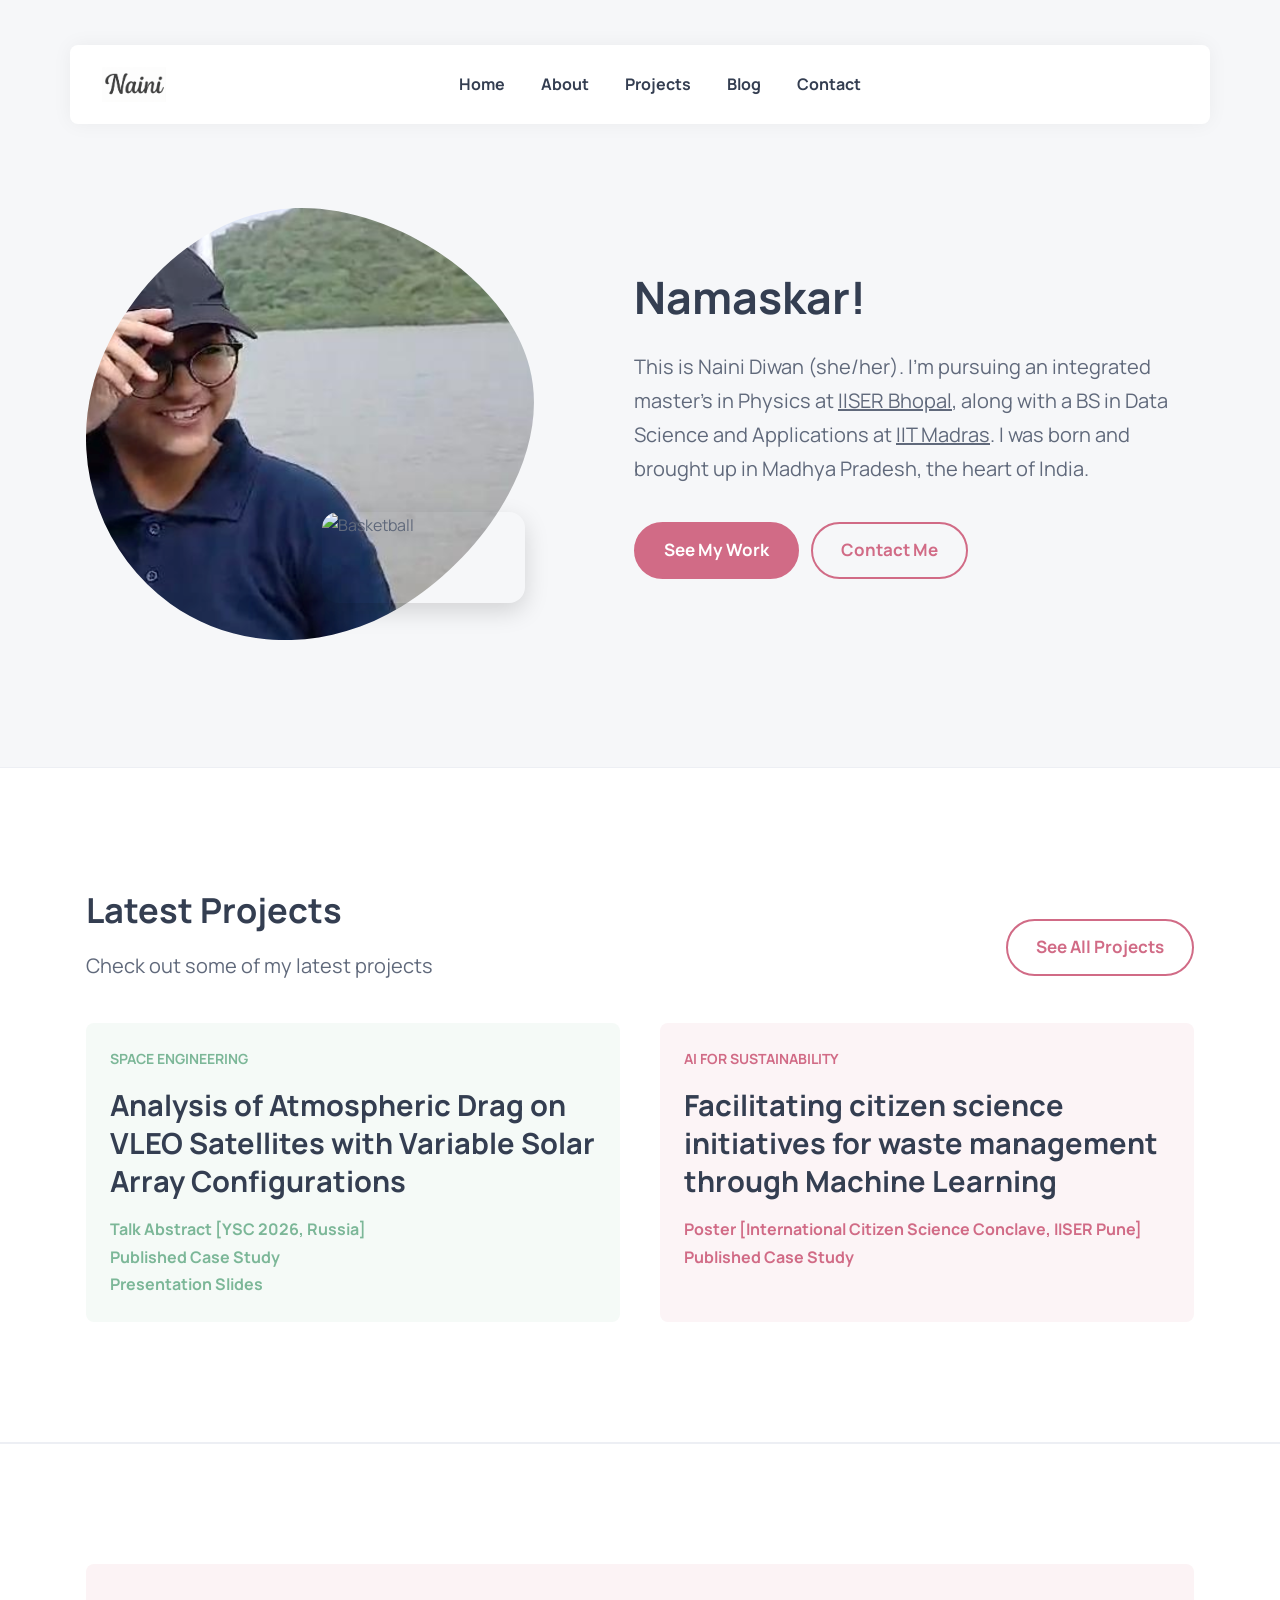
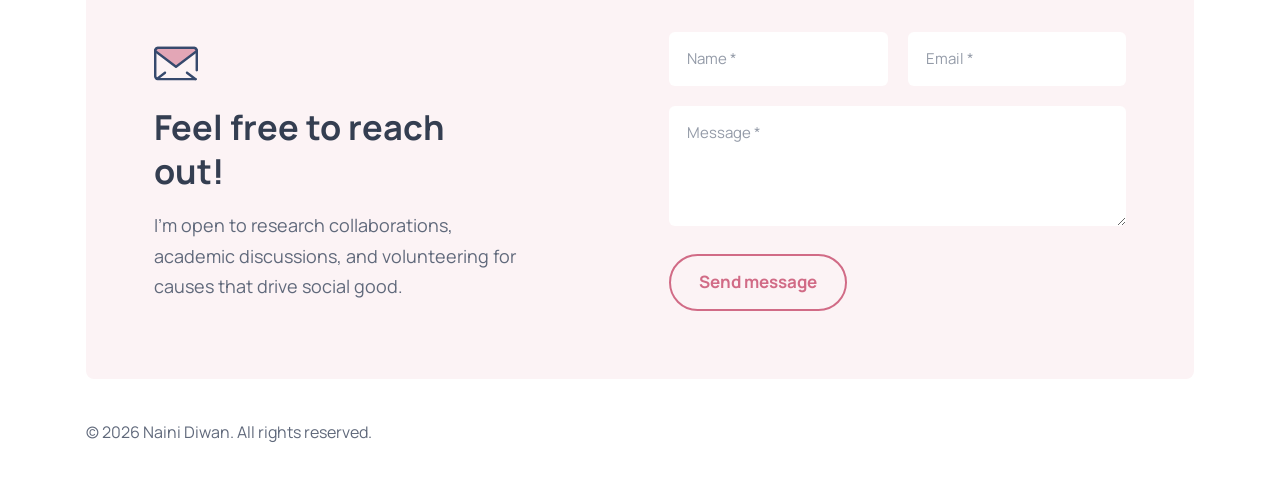
==== index.html @ 624c6102 "There we go" ====
<!DOCTYPE html>
<html lang="en">

<head>
  <meta name="google-site-verification" content="fLwfKGmM_LpPIzhBBpE9-_mLWru1XxOqj_VGsyrLBfE" />
  <meta charset="UTF-8">
  <meta http-equiv="X-UA-Compatible" content="IE=edge">
  <meta name="viewport" content="width=device-width, initial-scale=1.0">

  <!-- 
    - primary meta tags
  -->
  <title>Naini Diwan - Portfolio</title>
  <meta name="title" content="Naini Diwan">
  <meta name="description" content="Portfolio website of Naini Diwan, an undergraduate student pursuing an integrated master's in Physics at IISER Bhopal and a BS in Data Science and Applications at IIT Madras.">
  
  <script type="application/ld+json">
  {
    "@context": "https://schema.org",
    "@type": "Person",
    "name": "Naini Diwan",
    "url": "https://naini-diwan.github.io/Hello-Naini/"
  }
  </script>

  <!-- 
    - favicon
  -->
  <link rel="shortcut icon" href="./assets/images/abstract-atom.png" type="image/png">

  <!-- 
    - google font link
  -->
  <link rel="preconnect" href="https://fonts.googleapis.com">
  <link rel="preconnect" href="https://fonts.gstatic.com" crossorigin>
  <link href="https://fonts.googleapis.com/css2?family=Manrope:wght@500;700&display=swap" rel="stylesheet">

  <!-- 
    - custom css link
  -->
  <link rel="stylesheet" href="./assets/css/style.css">

  <!-- 
    - preload images
  -->
  <link rel="preload" as="image" href="./assets/images/hero-banner.jpg">
  <link rel="preload" as="image" href="./assets/images/Blog.svg">

</head>

<body>

  <!-- 
    - #HEADER
  -->

  <header class="header" data-header>
    <div class="container">

      <a href="https://naini-diwan.github.io/Hello-Naini/" class="logo">
        <img src="./assets/images/logo-dark.png" width="64" height="24" alt="Logo">
      </a>

      <nav class="navbar" data-navbar>

        <div class="navbar-top">
          <a href="https://naini-diwan.github.io/Hello-Naini/" class="logo">
            <img src="./assets/images/logo-light.png" width="64" height="24" alt="Logo">
          </a>

          <button class="nav-close-btn" aria-label="close menu" data-nav-toggler>
            <ion-icon name="close-outline" aria-hidden="true"></ion-icon>
          </button>
        </div>

        <ul class="navbar-list">

          <li>
            <a href="index.html" class="navbar-link">Home</a>
          </li>

          <li>
            <a href="about.html" class="navbar-link">About</a>
          </li>

          <li>
            <a href="projects.html" class="navbar-link">Projects</a>
          </li>

          <li>
            <a href="blogs.html" class="navbar-link">Blog</a>
          </li>

          <li>
            <a href="#contact" class="navbar-link">Contact</a>
          </li>

        </ul>

        <div class="wrapper">
          <a href="mailto:diwannaini90@gmail.com" class="contact-link">Email Me</a>
        </div>

        <ul class="social-list">

          <li>
            <a href="https://www.linkedin.com/in/naini-diwan-profile786" target="_blank" rel="noopener noreferrer" class="social-link" target="_blank" rel="noopener noreferrer">
              <ion-icon name="logo-linkedin"></ion-icon>
            </a>
          </li>

          <li>
            <a href="#" class="social-link">
              <ion-icon name="logo-dribbble"></ion-icon>
            </a>
          </li>

          <li>
            <a href="mailto:diwannaini90@gmail.com" class="social-link" rel="noopener noreferrer">
              <ion-icon name="mail-outline"></ion-icon>
            </a>
          </li>

          <!--<li>
            <a href="mailto:diwannaini90@gmail.com" class="social-link">
              <ion-icon name="mail-outline"></ion-icon>
            </a>
          </li>-->

          <!--<li>
            <a href="#" class="social-link">
              <ion-icon name="logo-instagram"></ion-icon>
            </a>
          </li>

          <li>
            <a href="#" class="social-link">
              <ion-icon name="logo-youtube"></ion-icon>
            </a>
          </li>-->

        </ul>

      </nav>

      <button class="nav-open-btn" aria-label="open menu" data-nav-toggler>
        <ion-icon name="menu-outline" aria-hidden="true"></ion-icon>
      </button>

      <div class="overlay" data-nav-toggler data-overlay></div>

    </div>
  </header>





  <main>
    <article>

      <!-- 
        - #HERO
      -->

      <section class="section hero" aria-label="home">
        <div class="container">

          <figure class="hero-banner">
            <img src="./assets/images/hero-banner.png" width="560" height="540" alt="Julia" class="w-100"
              data-reveal="top">

            <img 
              src="./assets/images/hero-shape.png" 
              width="203" 
              height="91" 
              alt="Basketball" 
              class="shape"
              data-reveal="top" 
              data-reveal-delay="0.25s"
              style="border-radius: 16px; box-shadow: 0 8px 24px rgba(0, 0, 0, 0.15);"
            >
          </figure>

          <div class="hero-content">
            <h1 class="h1 hero-title" data-reveal="top" data-reveal-delay="0.5s">
              Namaskar!
            </h1>

            <p class="section-text" data-reveal="top" data-reveal-delay="0.75s">
              This is Naini Diwan (she/her). I'm pursuing an integrated master's in Physics at <a href="https://www.iiserb.ac.in" target="_blank" rel="noopener noreferrer" style="display: inline; text-decoration: underline;">IISER Bhopal</a>, along with a BS in Data Science and Applications at <a href="https://study.iitm.ac.in" target="_blank" rel="noopener noreferrer" style="display: inline; text-decoration: underline;">IIT Madras</a>. I was born and brought up in Madhya Pradesh, the heart of India.
            </p>
            <!--
            <h1 class="h1 hero-title" data-reveal="top" data-reveal-delay="0.5s">
              Research-Focused Undergrad in Physics & Data Science.
            </h1>

            <p class="section-text" data-reveal="top" data-reveal-delay="0.75s">
              Hello! I'm Naini Diwan, an aspiring researcher with a soul drawn to art, poetry & learning new languages. I was born and brought up in Madhya Pradesh, the heart of India.
            </p>
            -->
            <div class="btn-wrapper" data-reveal="top" data-reveal-delay="1s">
              <a href="projects.html" class="btn btn-primary">See My Work</a>

              <a href="#contact" class="btn btn-secondary">Contact Me</a>
            </div>

          </div>

        </div>
      </section>

      <!-- 
        - #PROJECT
      -->

      <section class="section project index-projects" aria-labelledby="project-label">
        <div class="container">

          <div class="title-wrapper" data-reveal="top">

            <div>
              <h2 class="h2 section-title" id="project-label">Latest Projects</h2>

              <p class="section-text">
                Check out some of my latest projects
              </p>
            </div>

            <a href="projects.html" class="btn btn-secondary">See All Projects</a>

          </div>
            <ul class="grid-list">

              <li>
                <div class="project-card project-card-3" style="background-color: #f5faf7">
                  <div class="card-content" data-reveal="left">
                    <p class="card-tag" style="color: #7cb798">Space Engineering</p>
                    <h3 class="h3 card-title">Analysis of Atmospheric Drag on VLEO Satellites with Variable Solar Array Configurations</h3>

                    <a href="https://kmu.cosmos.ru/report/21058bd2-80b9-4614-876e-b7d032dc8eef/" target="_blank" rel="noopener noreferrer" class="btn-text" style="color: #7cb798">
                      <span class="span">Talk Abstract [YSC 2026, Russia]</span>

                      <ion-icon name="arrow-forward-outline" aria-hidden="true"></ion-icon>
                    </a>
                    <a href="https://scilab.in/case-study-project/case-study-run/30" target="_blank" rel="noopener noreferrer" class="btn-text" style="color: #7cb798">
                      <span class="span">Published Case Study</span>

                      <ion-icon name="arrow-forward-outline" aria-hidden="true"></ion-icon>
                    </a>
                    <a href="https://docs.google.com/presentation/d/1vBBIB8SbuOzcJKoT3oxwT5Agd1qoB1Zv/edit?usp=sharing&ouid=104281319600040202769&rtpof=true&sd=true" target="_blank" rel="noopener noreferrer" class="btn-text" style="color: #7cb798">
                      <span class="span">Presentation Slides</span>

                      <ion-icon name="arrow-forward-outline" aria-hidden="true"></ion-icon>
                    </a> 
                  </div>

                </div>
              </li>

              <li>
                <div class="project-card project-card-4" style="background-color: #fcf4f6">
                  <div class="card-content" data-reveal="left">
                    <p class="card-tag" style="color: #d16b86">AI for Sustainability</p>
                    <h3 class="h3 card-title">Facilitating citizen science initiatives for waste management through Machine Learning</h3>

                  <a href="https://drive.google.com/file/d/1zmf03syfx60yE1eSnrVBxzXWqqCFSk2F/view?usp=drive_link" target="_blank" rel="noopener noreferrer" class="btn-text" style="color: #d16b86">
                    <span class="span">Poster [International Citizen Science Conclave, IISER Pune]</span>

                    <ion-icon name="arrow-forward-outline" aria-hidden="true"></ion-icon>
                  </a>
                  <a href="https://scilab.in/case-study-project/case-study-run/149" target="_blank" rel="noopener noreferrer" class="btn-text"  style="color: #d16b86">
                    <span class="span">Published Case Study</span>

                    <ion-icon name="arrow-forward-outline" aria-hidden="true"></ion-icon>
                  </a> 
                  </div>

                </div>
              </li>

            </ul>

            <!--<ul class="grid-list">

            <li>
              <div class="project-card project-card-1" style="background-color: #f8f5fb">

                <div class="card-content" data-reveal="left">

                  <p class="card-tag" style="color: #a07cc5">Web Design</p>

                  <h3 class="h3 card-title">Snowlake Theme</h3>

                  <p class="card-text">
                    Maecenas faucibus mollis interdum sed posuere consectetur est at lobortis. Scelerisque id ligula
                    porta felis euismod semper. Fusce dapibus tellus cursus.
                  </p>

                  <a href="#" class="btn-text" style="color: #a07cc5">
                    <span class="span">See Project</span>

                    <ion-icon name="arrow-forward-outline" aria-hidden="true"></ion-icon>
                  </a>

                </div>

                <figure class="card-banner" data-reveal="right">
                  <img src="./assets/images/project-1.png" width="650" height="370" loading="lazy" alt="Web Design"
                    class="w-100">
                </figure>

              </div>
            </li>

            <li>
              <div class="project-card project-card-2" style="background-color: #f1f5fd">

                <div class="card-content" data-reveal="right">

                  <p class=" card-tag" style="color: #3f78e0">Mobile Design</p>

                  <h3 class="h3 card-title">Budget App</h3>

                  <p class="card-text">
                    Maecenas faucibus mollis interdum sed posuere consectetur est at lobortis. Scelerisque id ligula
                    porta felis euismod semper. Fusce dapibus tellus cursus.
                  </p>

                  <a href="#" class="btn-text" style="color: #3f78e0">
                    <span class="span">See Project</span>

                    <ion-icon name="arrow-forward-outline" aria-hidden="true"></ion-icon>
                  </a>

                </div>

                <figure class="card-banner" data-reveal="left">
                  <img src="./assets/images/project-2.png" width="600" height="367" loading="lazy" alt="Web Design"
                    class="w-100">
                </figure>

              </div>
            </li>

            <li>
              <div class="project-card project-card-3" style="background-color: #f5faf7">

                <div class="card-content" data-reveal="left">

                  <p class=" card-tag" style="color: #7cb798">Web Design</p>

                  <h3 class="h3 card-title">Missio Theme</h3>

                  <p class="card-text">
                    Maecenas faucibus mollis interdum sed posuere porta consectetur cursus porta lobortis. Scelerisque
                    id ligula felis.
                  </p>

                  <a href="#" class="btn-text" style="color: #7cb798">
                    <span class="span">See Project</span>

                    <ion-icon name="arrow-forward-outline" aria-hidden="true"></ion-icon>
                  </a>

                </div>

                <figure class="card-banner" data-reveal="right">
                  <img src="./assets/images/project-3.png" width="600" height="367" loading="lazy" alt="Web Design"
                    class="w-100">
                </figure>

              </div>
            </li>

            <li>
              <div class="project-card project-card-4" style="background-color: #fcf4f6">

                <div class="card-content" data-reveal="left">

                  <p class=" card-tag" style="color: #d16b86">Mobile Design</p>

                  <h3 class="h3 card-title">Storage App</h3>

                  <p class="card-text">
                    Maecenas faucibus mollis interdum sed posuere consectetur est at lobortis. Scelerisque id ligula
                    porta felis euismod semper.
                  </p>

                  <a href="#" class="btn-text" style="color: #d16b86">
                    <span class="span">See Project</span>

                    <ion-icon name="arrow-forward-outline" aria-hidden="true"></ion-icon>
                  </a>

                </div>

                <figure class="card-banner" data-reveal="right">
                  <img src="./assets/images/project-4.png" width="620" height="370" loading="lazy" alt="Mobile Design"
                    class="w-100">
                </figure>

              </div>
            </li>

          </ul>-->
          
        </div>
      </section>





      <!-- 
        - #CONTACT
      -->

      <section class="section contact" id="contact" aria-label="contact">
        <div class="container">

          <div class="contact-card">

            <div class="contact-content" data-reveal="left">

              <div class="card-icon" style="display: flex; gap: 8px;">
                <a href="mailto:diwannaini90@gmail.com">
                    <img src="./assets/images/icon-5.svg" width="44" height="44" loading="lazy" alt="envelop icon">
                </a>
              </div>

              <h2 class="h2 section-title">Feel free to reach out!</h2>

              <p class="section-text">
                I'm open to research collaborations, academic discussions, and volunteering for causes that drive social good.
              </p>

            </div>

            <form action="https://formspree.io/f/mlgzjbrn" method="POST" class="contact-form" data-reveal="right">

              <div class="input-wrapper">
                <input type="text" name="name" placeholder="Name *" required class="input-field">

                <input type="email" name="email_address" placeholder="Email *" required class="input-field">
              </div>

              <textarea name="message" placeholder="Message *" required class="input-field"></textarea>

              <button type="submit" class="btn btn-secondary">Send message</button>

            </form>

          </div>

        </div>
      </section>

    </article>
  </main>





  <!-- 
    - #FOOTER
  -->

  <footer class="footer">
    <div class="container">

      <p class="copyright">
        © 2026 Naini Diwan. All rights reserved.
      </p>

      <ul class="social-list">

        <li>
          <a href="https://www.linkedin.com/in/naini-diwan-profile786" target="_blank" rel="noopener noreferrer" class="social-link">
            <ion-icon name="logo-linkedin"></ion-icon>
          </a>
        </li>

      </ul>

    </div>
  </footer>





  <!-- 
    - custom js link
  -->
  <script src="./assets/js/script.js"></script>

  <!-- 
    - ionicon link
  -->
  <script type="module" src="https://unpkg.com/ionicons@5.5.2/dist/ionicons/ionicons.esm.js"></script>
  <script nomodule src="https://unpkg.com/ionicons@5.5.2/dist/ionicons/ionicons.js"></script>

</body>

</html>
---- assets/css/style.css ----
/*-----------------------------------*\
  #main.css
\*-----------------------------------*/



/*-----------------------------------*\
  #CUSTOM PROPERTY
\*-----------------------------------*/

:root {

  /**
   * colors
   */

  --white: hsla(0, 0%, 100%, 1);
  --white_a8: hsla(0, 0%, 100%, 0.08);
  --white_a12: hsla(0, 0%, 100%, 0.12);
  --cultured: hsla(220, 20%, 97%, 1);
  --snow: hsla(345, 57%, 97%, 1);
  --manatee: hsla(219, 10%, 62%, 1);
  --black-coral: hsla(220, 12%, 43%, 1);
  --cadet-blue-crayola_a20: hsla(222, 23%, 71%, 0.2);
  --cinnamon-satin: hsla(344, 53%, 62%, 1);
  --raisin-black: hsla(216, 14%, 14%, 1);
  --raisin-black_a6: hsla(216, 14%, 14%, 0.06);
  --gunmetal: hsla(214, 15%, 21%, 1);
  --charcoal: hsla(219, 22%, 26%, 1);

  /**
   * typography
   */

  --ff-manrope: 'Manrope', sans-serif;

  --fs-1: calc(2.7rem + 1.38vw);
  --fs-2: calc(2.6rem + .66vw);
  --fs-3: calc(2.6rem + .24vw);
  --fs-4: 1.9rem;
  --fs-5: 1.8rem;
  --fs-6: 1.7rem;
  --fs-7: 1.5rem;
  --fs-8: 1.4rem;
  
  --fw-700: 700;

  /**
   * spacing
   */

  --section-padding: 90px;

  /**
   * box shadow
   */

  --shadow-1: 0 0 20px hsla(216, 14%, 14%, 0.05);
  --shadow-2: 0 4px 28px hsla(216, 14%, 14%, 0.07);

  /**
   * border radius
   */

  --radius-circle: 50%;
  --radius-pill: 100px;
  --radius-8: 8px;
  --radius-6: 6px;

  /**
   * transition
   */

  --transition-1: 0.25s ease;
  --transition-2: 0.5s ease;
  --transition-3: 0.3s ease-in-out;

}


figcaption {
  text-align: center;
}


/*-----------------------------------*\
  #RESET
\*-----------------------------------*/

*,
*::before,
*::after {
  margin: 0;
  padding: 0;
  box-sizing: border-box;
}

li { list-style: none; }

a,
img,
span,
button,
ion-icon { display: block; }

a {
  color: inherit;
  text-decoration: none;
}

img { height: auto; }

input,
button,
textarea {
  background: none;
  border: none;
  font: inherit;
}

input,
textarea { width: 100%; }

button { cursor: pointer; }

ion-icon { pointer-events: none; }

html {
  font-family: var(--ff-manrope);
  font-size: 10px;
  scroll-behavior: smooth;
}

body {
  background-color: var(--white);
  color: var(--black-coral);
  font-size: 1.6rem;
  line-height: 1.7;
}

body.nav-active { overflow: hidden; }

::-webkit-scrollbar { width: 10px; }

::-webkit-scrollbar-track { background-color: hsl(0, 0%, 98%); }

::-webkit-scrollbar-thumb { background-color: hsl(0, 0%, 80%); }

::-webkit-scrollbar-thumb:hover { background-color: hsl(0, 0%, 70%); }


/*-----------------------------------*\
  #INDEX PAGE - PROJECT CARDS
\*-----------------------------------*/

@media (min-width: 992px) {

  .index-projects .grid-list {
    grid-template-columns: 1fr 1fr !important;
  }

  .index-projects .grid-list > li {
    grid-column: auto !important;
  }

  .index-projects :is(.project-card-3, .project-card-4) {
    flex-direction: column !important;
    gap: 0 !important;
    height: 100%;
  }

  .index-projects :is(.project-card-3, .project-card-4) .card-content {
    padding: 24px !important;
  }

}


/*-----------------------------------*\
  #REUSED STYLE
\*-----------------------------------*/

.container { padding-inline: 16px; }

.social-list {
  display: flex;
  align-items: center;
  gap: 12px;
}

.social-link {
  font-size: 2rem;
  transition: var(--transition-1);
}

.social-link:is(:hover, :focus-visible) { transform: translateY(-3px); }

.section { padding-block: var(--section-padding); }

.w-100 { width: 100%; }

.h1,
.h2,
.h3,
.h4 {
  color: var(--charcoal);
  line-height: 1.3;
}

.h1 { font-size: var(--fs-1); }

.h2 { font-size: var(--fs-2); }

.h3 { font-size: var(--fs-3); }

.h4 { font-size: var(--fs-4); }

.btn {
  color: var(--cinnamon-satin);
  font-size: var(--fs-6);
  font-weight: var(--fw-700);
  border: 2px solid var(--cinnamon-satin);
  max-width: max-content;
  padding: 12px 28px;
  border-radius: var(--radius-pill);
  transition: var(--transition-1);
  will-change: transform;
}

.btn:is(:hover, :focus-visible) { transform: translateY(-4px); }

.btn-primary,
.btn-secondary:is(:hover, :focus-visible) {
  background-color: var(--cinnamon-satin);
  color: var(--white);
}

.section-text { font-size: var(--fs-5); }

.section-title { margin-block-end: 16px; }

.grid-list {
  display: grid;
  gap: 30px;
}

[data-reveal] {
  opacity: 0;
  transition: 0.75s ease;
}

[data-reveal="top"] { transform: translateY(-30px); }

[data-reveal="bottom"] { transform: translateY(30px); }

[data-reveal="left"] { transform: translateX(-30px); }

[data-reveal="right"] { transform: translateX(30px); }

[data-reveal].revealed {
  transform: translate(0);
  opacity: 1;
}





/*-----------------------------------*\
  #HEADER
\*-----------------------------------*/

.header {
  position: absolute;
  top: 0;
  left: 0;
  background-color: var(--white);
  width: 100%;
  padding-block: 20px;
  box-shadow: var(--shadow-1);
  z-index: 4;
}

.header.active {
  position: fixed;
  animation: slideIn 0.5s ease forwards;
}

@keyframes slideIn {
  0% { transform: translateY(-100%); }
  100% { transform: translateY(0); }
}

.header .container {
  display: flex;
  justify-content: space-between;
  align-items: center;
}

.nav-open-btn {
  font-size: 3.5rem;
  color: var(--gunmetal);
}

.navbar {
  position: fixed;
  top: 0;
  left: -300px;
  background-color: var(--raisin-black);
  color: var(--white);
  max-width: 300px;
  width: 100%;
  height: 100vh;
  padding: 30px;
  padding-block-end: 40px;
  display: flex;
  flex-direction: column;
  gap: 30px;
  z-index: 2;
  visibility: hidden;
  transition: var(--transition-3);
}

.navbar.active {
  visibility: visible;
  transform: translateX(300px);
}

.navbar-top {
  display: flex;
  justify-content: space-between;
  align-items: center;
}

.nav-close-btn {
  background-color: var(--white_a8);
  color: var(--white);
  font-size: 2rem;
  padding: 6px;
  border-radius: var(--radius-circle);
  transition: var(--transition-1);
}

.nav-close-btn ion-icon { --ionicon-stroke-width: 50px; }

.nav-close-btn:is(:hover, :focus-visible) { background-color: var(--white_a12); }

.navbar-list { margin-block-end: auto; }

.navbar-link {
  font-weight: var(--fw-700);
  padding-block: 6px;
}

.contact-link { transition: var(--transition-1); }

.contact-link:is(:hover, :focus-visible) { color: var(--cinnamon-satin); }

.overlay {
  position: fixed;
  top: 0;
  left: 0;
  width: 100%;
  height: 100vh;
  background-color: var(--raisin-black);
  pointer-events: none;
  opacity: 0;
  transition: var(--transition-1);
}

.overlay.active {
  pointer-events: all;
  opacity: 0.8;
}





/*-----------------------------------*\
  #HERO
\*-----------------------------------*/

.hero {
  padding-block-start: calc(var(--section-padding) + 50px);
  background-color: var(--cultured);
}

.hero .container {
  display: grid;
  gap: 50px;
}

.hero-banner {
  position: relative;
  max-width: max-content;
  margin-inline: auto;
}

.hero-banner .w-100 {
  mask-image: url("../images/Blob.svg");
  -webkit-mask-image: url("../images/Blog.svg");
  mask-repeat: no-repeat;
  -webkit-mask-repeat: no-repeat;
  mask-position: center;
  -webkit-mask-position: center;
  mask-size: auto;
  -webkit-mask-size: auto;
}

.hero .shape {
  position: absolute;
  bottom: 10%;
  right: 2%;
  filter: drop-shadow(var(--shadow-2));
}

.hero-content { text-align: center; }

.hero .section-text { margin-block: 24px 36px; }

.btn-wrapper {
  display: flex;
  flex-wrap: wrap;
  justify-content: center;
  align-items: center;
  gap: 12px;
}





/*-----------------------------------*\
  #ABOUT
\*-----------------------------------*/

.skills-wrapper {
  grid-template-columns: 1fr !important;
}

.about .wrapper {
  display: grid;
  gap: 50px;
  margin-block-end: 70px;
}

.progress-list .label-wrapper {
  display: flex;
  justify-content: space-between;
  align-items: center;
  margin-block-end: 4px;
}

.progress-item:not(:last-child) { margin-block-end: 16px; }

.progress {
  background-color: var(--raisin-black_a6);
  height: 6px;
  width: 100%;
  border-radius: var(--radius-pill);
  overflow: hidden;
}

.progress-fill { height: inherit; }

.about-layout {
  display: flex;
  align-items: center;
  gap: 40px;
  margin-top: 40px;
}

/* Add this right after the .about-layout block */
.about-layout { flex-direction: column; }

.about-layout .about-text {
  flex: 1;
}

.about-layout .about-image {
  flex: 0 0 auto;
}

.about-layout .about-image img {
  width: 100%;
  object-fit: cover;
}

.about-card { text-align: center; }

.about-card .card-icon {
  max-width: max-content;
  margin-inline: auto;
}

.about-card .card-title { margin-block: 16px 10px; }





/*-----------------------------------*\
  #PROJECTS
\*-----------------------------------*/

.project { border-block: 1px solid var(--cadet-blue-crayola_a20); }

.project .title-wrapper { margin-block-end: 40px; }

.project .btn { margin-block-start: 24px; }

.project .grid-list { gap: 40px; }

.project-card {
  --padding: 24px;

  display: flex;
  flex-direction: column;
  gap: var(--padding);
  border-radius: var(--radius-8);
  overflow: hidden;
}

.project-card-1,
.project-card-2,
:is(.project-card-3, .project-card-4) .card-content { padding: var(--padding); }

.project-card-1 { padding-block-end: 0; }

.project :is(.project-card-3, .project-card-4) { gap: 0; }

.project-card .card-tag {
  font-size: var(--fs-8);
  font-weight: var(--fw-700);
  text-transform: uppercase;
}

.project-card .card-title { margin-block: 16px; }

.project-card .card-text { margin-block-end: 20px; }

.project-card .btn-text {
  display: flex;
  align-items: center;
  gap: 5px;
  font-weight: var(--fw-700);
  transition: var(--transition-1);
}

.project-card .btn-text:is(:hover, :focus-visible) { gap: 10px; }





/*-----------------------------------*\
  #CONTACT
\*-----------------------------------*/

.contact { padding-block-end: 0; }

.contact-card {
  background-color: var(--snow);
  padding: 32px;
  border-radius: var(--radius-8);
  display: grid;
  gap: 40px;
}

.contact .section-title { margin-block-start: 20px; }

.input-field {
  background-color: var(--white);
  color: var(--black-coral);
  font-size: var(--fs-7);
  padding: 14px 18px;
  border-radius: var(--radius-6);
  outline: none;
  margin-block-end: 20px;
}

.input-field::placeholder { color: var(--manatee); }

textarea.input-field {
  min-height: 120px;
  height: 120px;
  max-height: 240px;
  resize: vertical;
}





/*-----------------------------------*\
  #FOOTER
\*-----------------------------------*/

.footer { padding-block: 40px; }

.copyright { margin-block-end: 12px; }

.footer .social-link { color: var(--charcoal); }





/*-----------------------------------*\
  #MEDIA QUERIES
\*-----------------------------------*/

/**
 * responsive for large than 575px screen
 */

@media (min-width: 575px) {

  /**
   * REUSED STYLE
   */

  .container {
    max-width: 540px;
    width: 100%;
    margin-inline: auto;
  }



  /**
   * PROJECT
   */

  .project-card { --padding: 68px; }



  /**
   * CONTACT
   */

  .contact-card { padding: 68px; }
  .contact { border-block-start: 1px solid var(--cadet-blue-crayola_a20); }


}





/**
 * responsive for large than 768px screen
 */

@media (min-width: 768px) {

  /**
   * REUSED STYLE
   */

  .container { max-width: 720px; }

  .section-text { --fs-5: 2rem; }



  /**
   * ABOUT
   */

  .about .grid-list { grid-template-columns: 1fr 1fr; }

  /* Add this inside the existing @media (min-width: 768px) block */
  .about-layout { flex-direction: row; }

  /**
   * PROJECT
   */

  .project .title-wrapper {
    display: flex;
    justify-content: space-between;
    align-items: center;
    gap: 30px;
  }

  .project .btn { min-width: max-content; }



  /**
   * CONTACT
   */

  .contact .section-text { --fs-5: 1.8rem; }

  .input-wrapper {
    display: flex;
    align-items: center;
    gap: 20px;
  }



  /**
   * FOOTER
   */

  .footer .container {
    display: flex;
    justify-content: space-between;
    align-items: center;
  }

  .copyright { margin-block-end: 0; }

}





/**
 * responsive for large than 992px screen
 */

@media (min-width: 992px) {

  /**
   * CUSTOM PROPERTY
   */

  :root {

    /**
     * spacing
     */

    --section-padding: 120px;

  }



  /**
   * REUSED STYLE
   */

  .container { max-width: 960px; }



  /**
   * HEADER
   */

  .nav-open-btn,
  .navbar-top,
  .navbar .wrapper,
  .overlay { display: none; }

  .navbar,
  .navbar.active {
    all: unset;
    display: flex;
    flex-grow: 1;
  }

  .navbar-list {
    display: flex;
    gap: 36px;
    margin-inline: auto;
  }

  .navbar-link {
    color: var(--charcoal);
    transition: var(--transition-1);
  }

  .navbar-link:is(:hover, :focus-visible) { color: var(--cinnamon-satin); }

  .navbar .social-link {
    color: var(--charcoal);
    font-size: 1.8rem;
  }

  .header {
    top: 45px;
    max-width: 960px;
    left: 50%;
    transform: translateX(-50%);
    padding-inline: 16px;
    border-radius: var(--radius-8);
  }

  .header.active {
    top: 0;
    left: 0;
    max-width: unset;
    border-radius: 0;
  }



  /**
   * HERO
   */

  .hero { padding-block-start: calc(var(--section-padding) + 80px); }

  .hero .container {
    grid-template-columns: 0.8fr 1fr;
    align-items: center;
    gap: 100px;
  }

  .hero-content { text-align: left; }

  .hero .btn-wrapper { justify-content: flex-start; }



  /**
   * ABOUT
   */

  .about .wrapper {
    grid-template-columns: 1fr 1fr;
    align-items: center;
  }

  .about .grid-list { grid-template-columns: repeat(4, 1fr); }



  /**
   * PROJECT
   */

  .project .grid-list {
    grid-template-columns: 1fr 1fr;
    row-gap: 50px;
  }

  .project .grid-list > li:nth-child(-n+2) { grid-column: 1 / 3; }

  .project-card-1,
  .project-card-2 {
    flex-direction: row;
    align-items: flex-end;
  }

  :is(.project-card-1, .project-card-2) .card-content { width: 33.33%; }

  :is(.project-card-1, .project-card-2) .card-banner { width: 66.66%; }

  .project-card-1 .card-content { padding-block-end: var(--padding); }

  .project-card-2 .card-content { order: 1; }



  /**
   * CONTACT
   */

  .contact-card {
    grid-template-columns: 0.8fr 1fr;
    align-items: center;
    gap: 90px;
  }

}





/**
 * responsive for large than 1200px screen
 */

@media (min-width: 1200px) {

  /**
   * REUSED STYLE
   */

  .container,
  .header { max-width: 1140px; }



  /**
   * ABOUT
   */

  .about .grid-list { gap: 50px; }



  /**
   * CONTACT
   */

  .contact-card { gap: 150px; }

}





/**
 * responsive for large than 1400px screen
 */

@media (min-width: 1400px) {

  /**
   * REUSED STYLE
   */

  .container,
  .header { max-width: 1320px; }



  /**
   * HERO
   */

  .hero .container { grid-template-columns: 1fr 0.8fr; }

  .hero .section-text { --fs-5: 2.4rem; }



  /**
   * ABOUT
   */

  .about .wrapper { gap: 100px; }

  .about .grid-list { gap: 60px; }

}
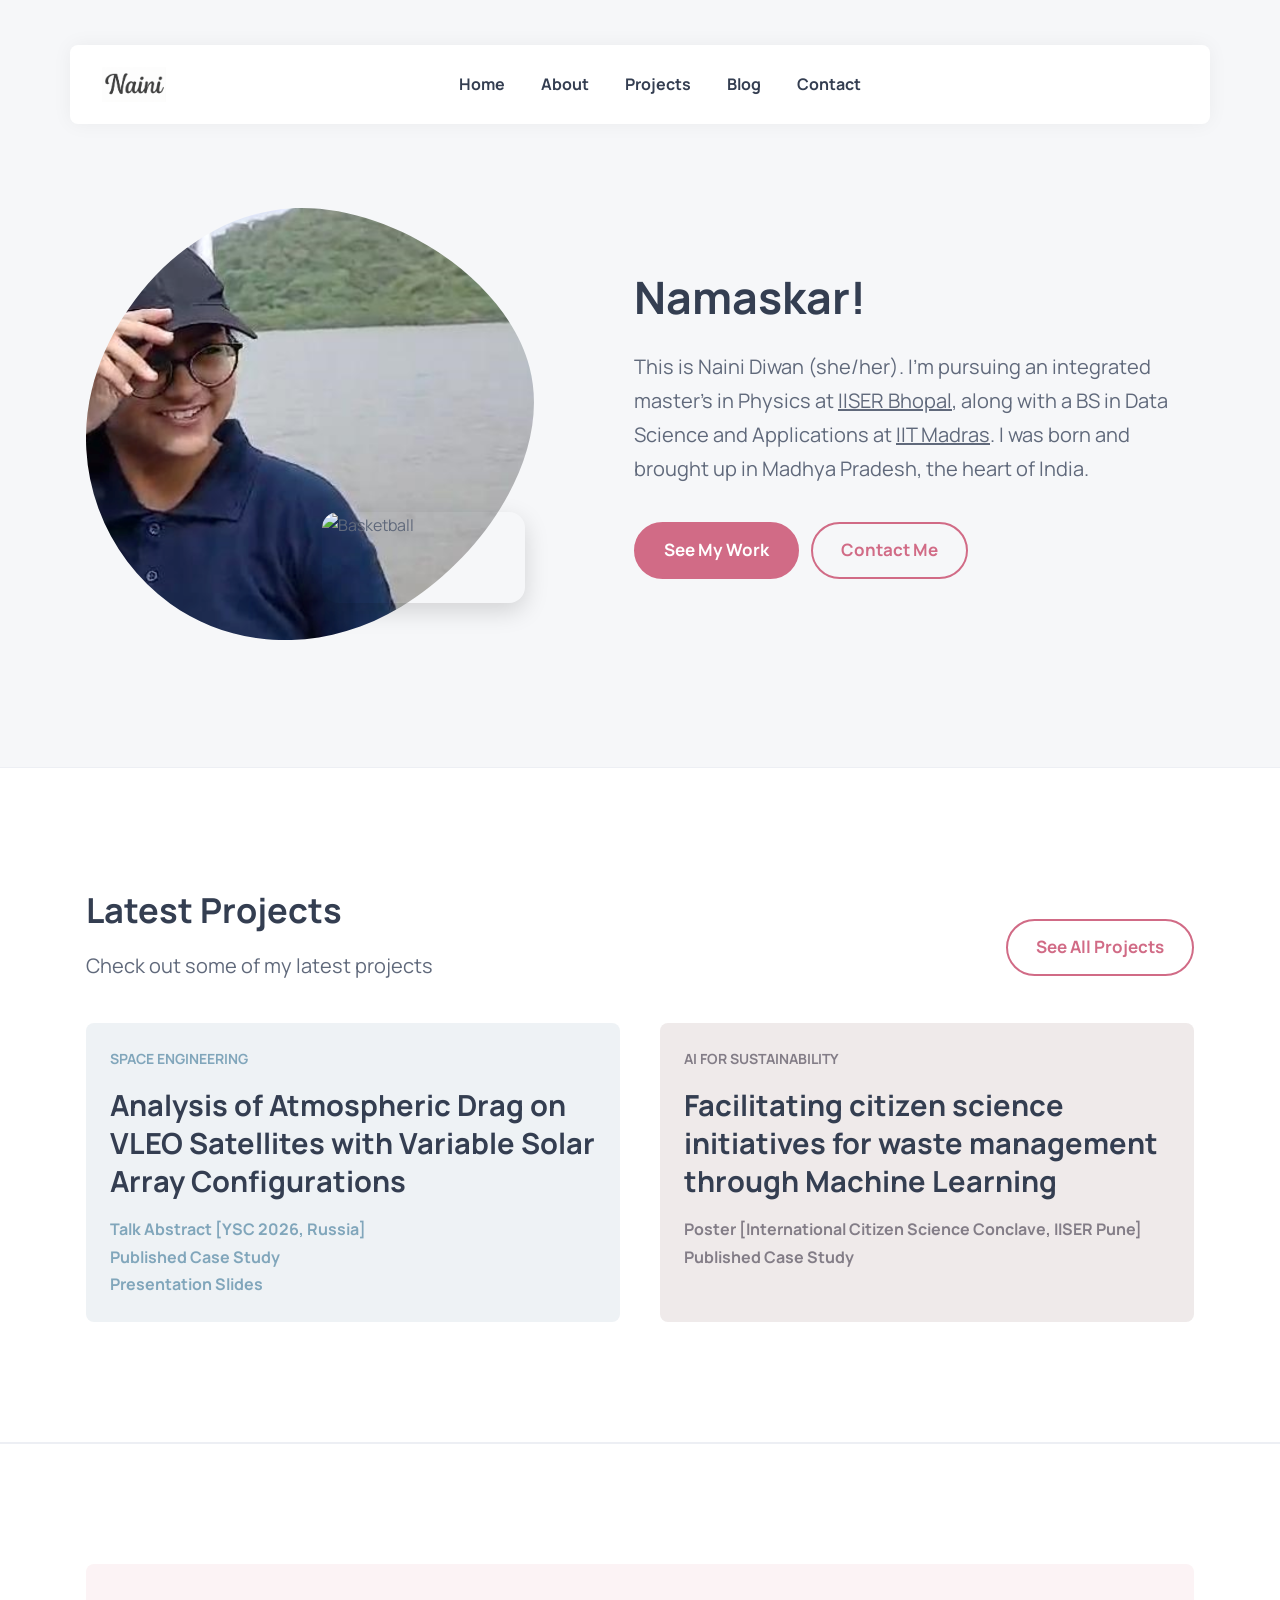
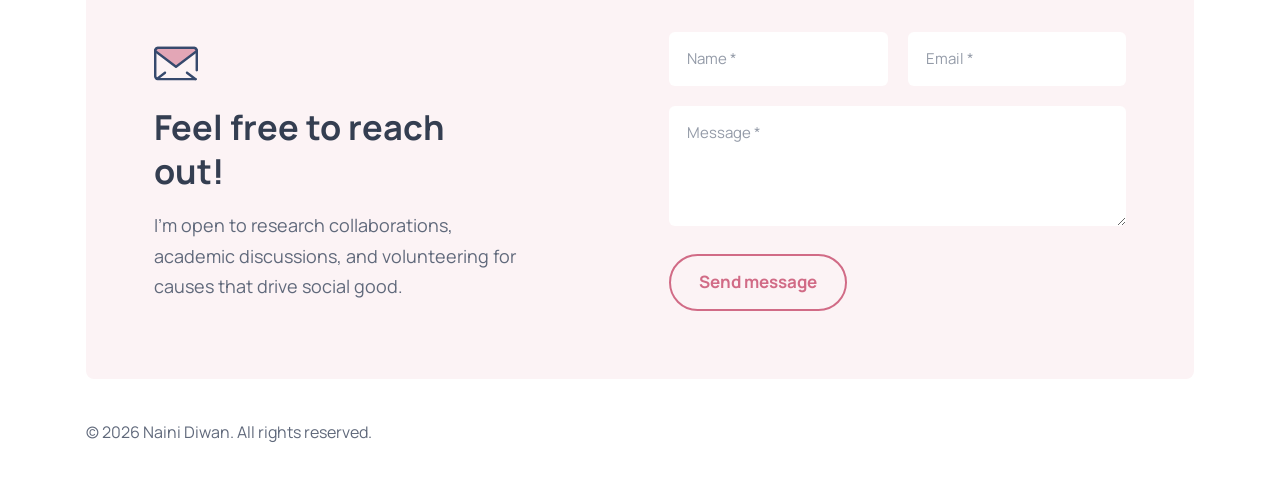
==== commit 71bdbd4a: "There we go" ====
--- a/index.html
+++ b/index.html
@@ -10,6 +10,7 @@
   <!-- 
     - primary meta tags
   -->
+
   <title>Naini Diwan - Portfolio</title>
   <meta name="title" content="Naini Diwan">
   <meta name="description" content="Portfolio website of Naini Diwan, an undergraduate student pursuing an integrated master's in Physics at IISER Bhopal and a BS in Data Science and Applications at IIT Madras.">
@@ -97,9 +98,9 @@
 
         </ul>
 
-        <div class="wrapper">
+        <!--<div class="wrapper">
           <a href="mailto:diwannaini90@gmail.com" class="contact-link">Email Me</a>
-        </div>
+        </div>-->
 
         <ul class="social-list">
 
@@ -110,7 +111,7 @@
           </li>
 
           <li>
-            <a href="#" class="social-link">
+            <a href="https://naini-diwan.github.io/Hello-Naini/" class="social-link">
               <ion-icon name="logo-dribbble"></ion-icon>
             </a>
           </li>
@@ -233,22 +234,22 @@
             <ul class="grid-list">
 
               <li>
-                <div class="project-card project-card-3" style="background-color: #f5faf7">
+                <div class="project-card project-card-3" style="background-color: #eef2f5">
                   <div class="card-content" data-reveal="left">
-                    <p class="card-tag" style="color: #7cb798">Space Engineering</p>
+                    <p class="card-tag" style="color: #3d77989e">Space Engineering</p>
                     <h3 class="h3 card-title">Analysis of Atmospheric Drag on VLEO Satellites with Variable Solar Array Configurations</h3>
 
-                    <a href="https://kmu.cosmos.ru/report/21058bd2-80b9-4614-876e-b7d032dc8eef/" target="_blank" rel="noopener noreferrer" class="btn-text" style="color: #7cb798">
+                    <a href="https://kmu.cosmos.ru/report/21058bd2-80b9-4614-876e-b7d032dc8eef/" target="_blank" rel="noopener noreferrer" class="btn-text" style="color: #3d77989e">
                       <span class="span">Talk Abstract [YSC 2026, Russia]</span>
 
                       <ion-icon name="arrow-forward-outline" aria-hidden="true"></ion-icon>
                     </a>
-                    <a href="https://scilab.in/case-study-project/case-study-run/30" target="_blank" rel="noopener noreferrer" class="btn-text" style="color: #7cb798">
+                    <a href="https://scilab.in/case-study-project/case-study-run/30" target="_blank" rel="noopener noreferrer" class="btn-text" style="color: #3d77989e">
                       <span class="span">Published Case Study</span>
 
                       <ion-icon name="arrow-forward-outline" aria-hidden="true"></ion-icon>
                     </a>
-                    <a href="https://docs.google.com/presentation/d/1vBBIB8SbuOzcJKoT3oxwT5Agd1qoB1Zv/edit?usp=sharing&ouid=104281319600040202769&rtpof=true&sd=true" target="_blank" rel="noopener noreferrer" class="btn-text" style="color: #7cb798">
+                    <a href="https://docs.google.com/presentation/d/1vBBIB8SbuOzcJKoT3oxwT5Agd1qoB1Zv/edit?usp=sharing&ouid=104281319600040202769&rtpof=true&sd=true" target="_blank" rel="noopener noreferrer" class="btn-text" style="color: #3d77989e">
                       <span class="span">Presentation Slides</span>
 
                       <ion-icon name="arrow-forward-outline" aria-hidden="true"></ion-icon>
@@ -259,17 +260,17 @@
               </li>
 
               <li>
-                <div class="project-card project-card-4" style="background-color: #fcf4f6">
+                <div class="project-card project-card-4" style="background-color: #efeaea">
                   <div class="card-content" data-reveal="left">
-                    <p class="card-tag" style="color: #d16b86">AI for Sustainability</p>
+                    <p class="card-tag" style="color: #837d87 ">AI for Sustainability</p>
                     <h3 class="h3 card-title">Facilitating citizen science initiatives for waste management through Machine Learning</h3>
 
-                  <a href="https://drive.google.com/file/d/1zmf03syfx60yE1eSnrVBxzXWqqCFSk2F/view?usp=drive_link" target="_blank" rel="noopener noreferrer" class="btn-text" style="color: #d16b86">
+                  <a href="https://drive.google.com/file/d/1zmf03syfx60yE1eSnrVBxzXWqqCFSk2F/view?usp=drive_link" target="_blank" rel="noopener noreferrer" class="btn-text" style="color: #837d87">
                     <span class="span">Poster [International Citizen Science Conclave, IISER Pune]</span>
 
                     <ion-icon name="arrow-forward-outline" aria-hidden="true"></ion-icon>
                   </a>
-                  <a href="https://scilab.in/case-study-project/case-study-run/149" target="_blank" rel="noopener noreferrer" class="btn-text"  style="color: #d16b86">
+                  <a href="https://scilab.in/case-study-project/case-study-run/149" target="_blank" rel="noopener noreferrer" class="btn-text"  style="color: #837d87">
                     <span class="span">Published Case Study</span>
 
                     <ion-icon name="arrow-forward-outline" aria-hidden="true"></ion-icon>
@@ -344,7 +345,7 @@
             </li>
 
             <li>
-              <div class="project-card project-card-3" style="background-color: #f5faf7">
+              <div class="project-card project-card-3" style="background-color: #f0ddd6">
 
                 <div class="card-content" data-reveal="left">
 
@@ -378,7 +379,7 @@
 
                 <div class="card-content" data-reveal="left">
 
-                  <p class=" card-tag" style="color: #d16b86">Mobile Design</p>
+                  <p class=" card-tag" style="color: #837d87">Mobile Design</p>
 
                   <h3 class="h3 card-title">Storage App</h3>
 
@@ -387,7 +388,7 @@
                     porta felis euismod semper.
                   </p>
 
-                  <a href="#" class="btn-text" style="color: #d16b86">
+                  <a href="#" class="btn-text" style="color: #837d87">
                     <span class="span">See Project</span>
 
                     <ion-icon name="arrow-forward-outline" aria-hidden="true"></ion-icon>
--- a/assets/css/style.css
+++ b/assets/css/style.css
@@ -372,10 +372,28 @@
   pointer-events: all;
   opacity: 0.8;
 }
-
-
-
-
+/* For mobile devices */
+.navbar .social-list {
+  display: flex;
+  margin-top: 0;
+}
+
+.navbar .social-list .social-link {
+  color: var(--white);
+  font-size: 2rem;
+}
+
+.navbar-list { margin-block-end: 0; }
+
+/* Desktop: restore original layout */
+@media (min-width: 992px) {
+  .navbar-list { margin-block-end: auto; }
+  .navbar .social-list { margin-top: auto; }
+  .navbar .social-list .social-link {
+    color: var(--charcoal);
+    font-size: 1.8rem;
+  }
+}
 
 /*-----------------------------------*\
   #HERO
@@ -487,6 +505,13 @@
   object-fit: cover;
 }
 
+/* This is for better functioning on mobile screens */
+@media (max-width: 992px) {
+  .about-layout {
+    flex-direction: column !important;
+  }
+}
+
 .about-card { text-align: center; }
 
 .about-card .card-icon {
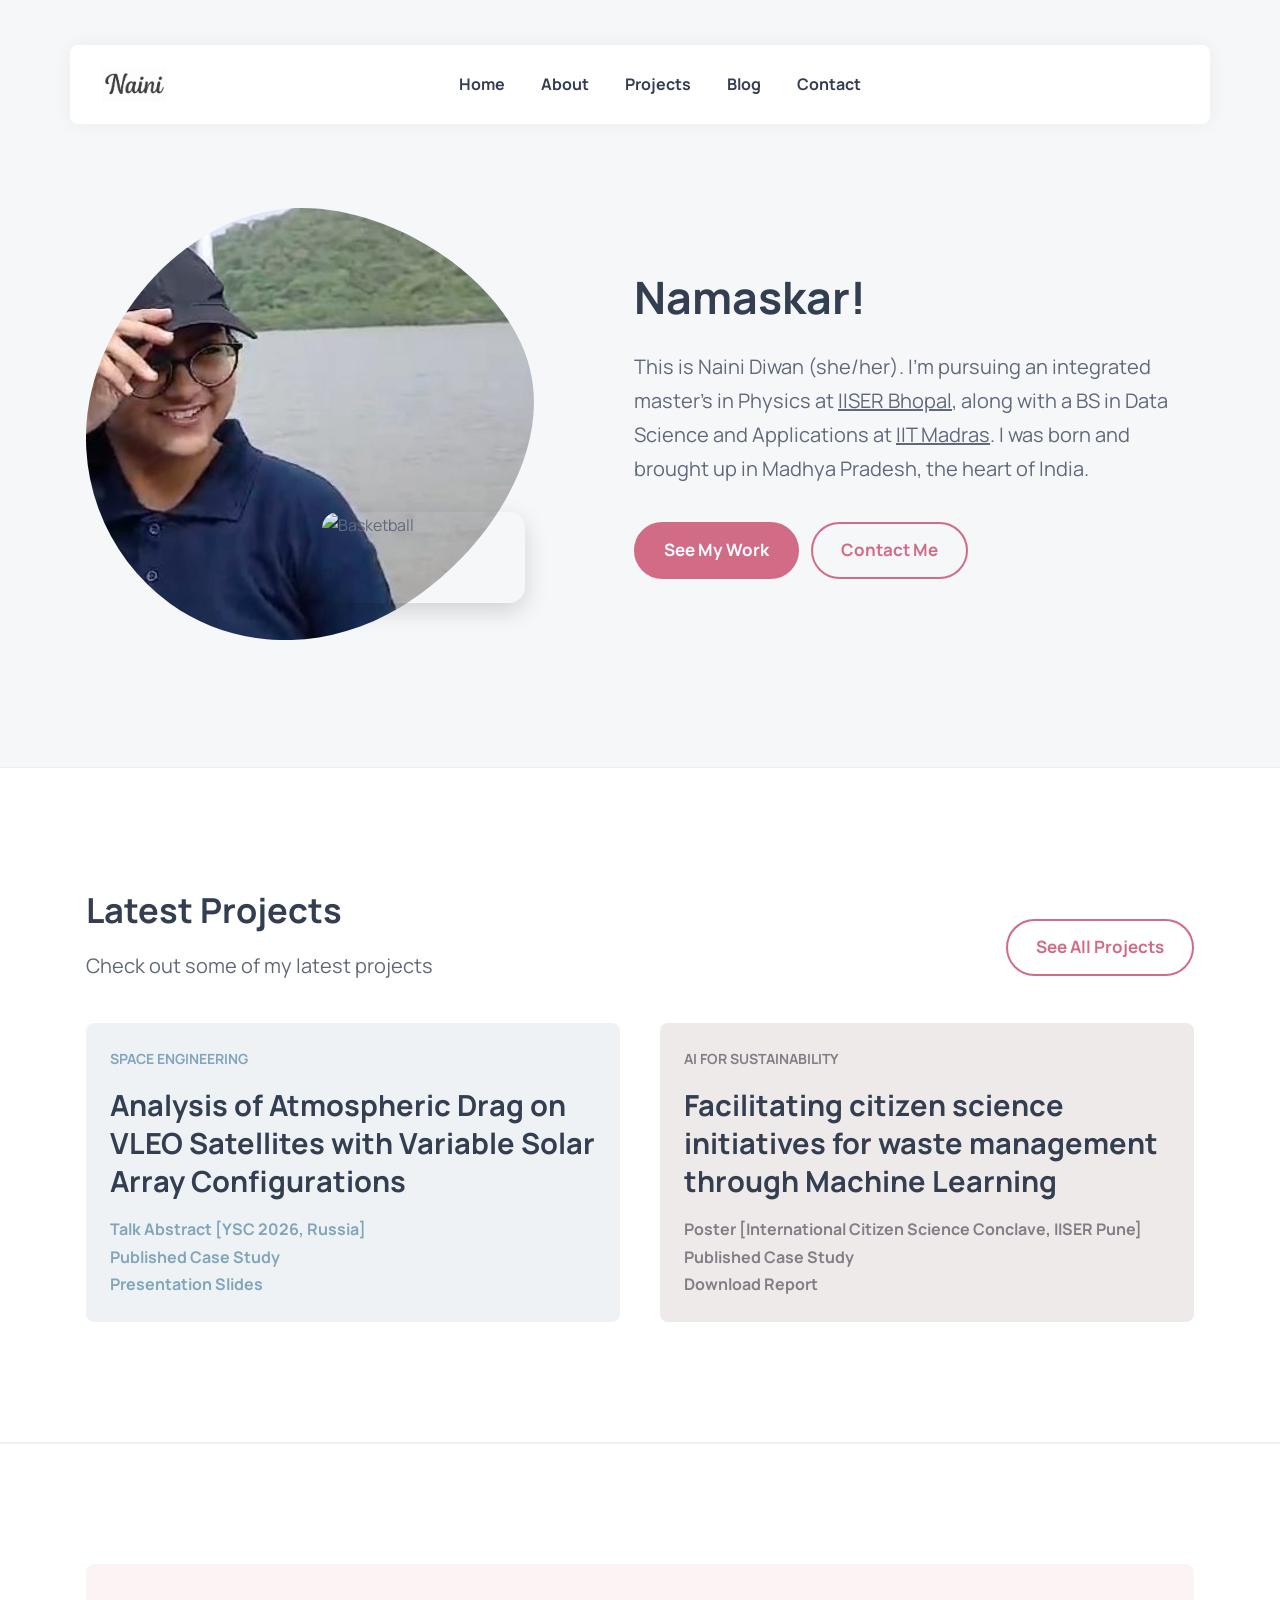
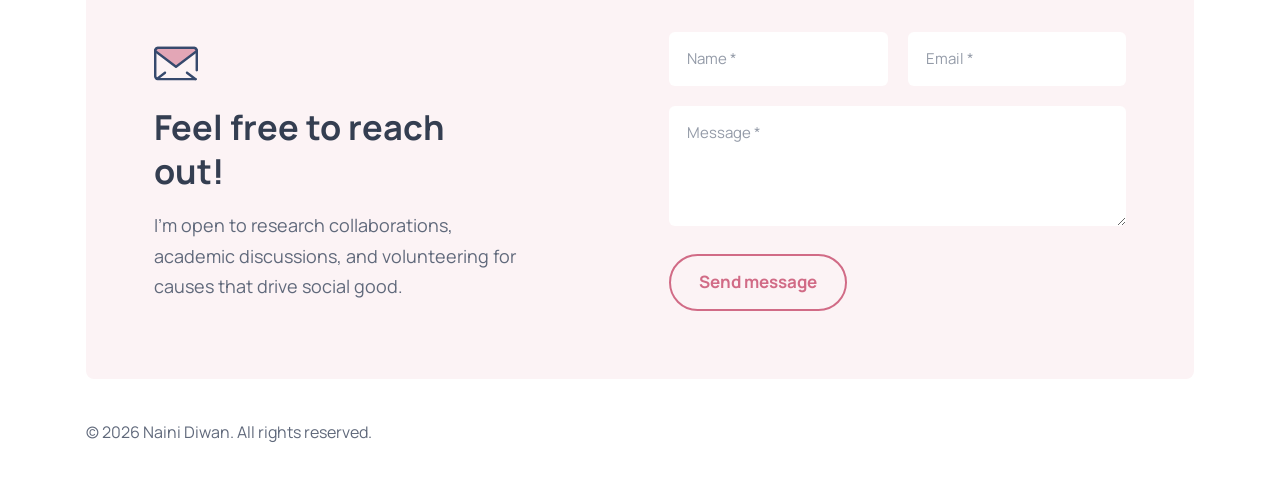
==== commit 458eb7df: "Updated" ====
--- a/index.html
+++ b/index.html
@@ -7,11 +7,7 @@
   <meta http-equiv="X-UA-Compatible" content="IE=edge">
   <meta name="viewport" content="width=device-width, initial-scale=1.0">
 
-  <!-- 
-    - primary meta tags
-  -->
-
-  <title>Naini Diwan - Portfolio</title>
+  <title>Naini Diwan</title>
   <meta name="title" content="Naini Diwan">
   <meta name="description" content="Portfolio website of Naini Diwan, an undergraduate student pursuing an integrated master's in Physics at IISER Bhopal and a BS in Data Science and Applications at IIT Madras.">
   
@@ -59,14 +55,14 @@
     <div class="container">
 
       <a href="https://naini-diwan.github.io/Hello-Naini/" class="logo">
-        <img src="./assets/images/logo-dark.png" width="64" height="24" alt="Logo">
+        <img src="./assets/images/logo-dark.png" width="64" height="24" alt="Logo" fetchpriority="high">
       </a>
 
       <nav class="navbar" data-navbar>
 
         <div class="navbar-top">
           <a href="https://naini-diwan.github.io/Hello-Naini/" class="logo">
-            <img src="./assets/images/logo-light.png" width="64" height="24" alt="Logo">
+            <img src="./assets/images/logo-light.png" width="64" height="24" alt="Logo" fetchpriority="high">
           </a>
 
           <button class="nav-close-btn" aria-label="close menu" data-nav-toggler>
@@ -98,10 +94,6 @@
 
         </ul>
 
-        <!--<div class="wrapper">
-          <a href="mailto:diwannaini90@gmail.com" class="contact-link">Email Me</a>
-        </div>-->
-
         <ul class="social-list">
 
           <li>
@@ -111,34 +103,16 @@
           </li>
 
           <li>
-            <a href="https://naini-diwan.github.io/Hello-Naini/" class="social-link">
-              <ion-icon name="logo-dribbble"></ion-icon>
+            <a href="https://github.com/Naini-Diwan" target="_blank" rel="noopener noreferrer" class="social-link">
+              <ion-icon name="logo-github"></ion-icon>
             </a>
           </li>
 
           <li>
-            <a href="mailto:diwannaini90@gmail.com" class="social-link" rel="noopener noreferrer">
-              <ion-icon name="mail-outline"></ion-icon>
-            </a>
-          </li>
-
-          <!--<li>
             <a href="mailto:diwannaini90@gmail.com" class="social-link">
               <ion-icon name="mail-outline"></ion-icon>
             </a>
-          </li>-->
-
-          <!--<li>
-            <a href="#" class="social-link">
-              <ion-icon name="logo-instagram"></ion-icon>
-            </a>
-          </li>
-
-          <li>
-            <a href="#" class="social-link">
-              <ion-icon name="logo-youtube"></ion-icon>
-            </a>
-          </li>-->
+          </li>
 
         </ul>
 
@@ -152,9 +126,6 @@
 
     </div>
   </header>
-
-
-
 
 
   <main>
@@ -191,15 +162,7 @@
             <p class="section-text" data-reveal="top" data-reveal-delay="0.75s">
               This is Naini Diwan (she/her). I'm pursuing an integrated master's in Physics at <a href="https://www.iiserb.ac.in" target="_blank" rel="noopener noreferrer" style="display: inline; text-decoration: underline;">IISER Bhopal</a>, along with a BS in Data Science and Applications at <a href="https://study.iitm.ac.in" target="_blank" rel="noopener noreferrer" style="display: inline; text-decoration: underline;">IIT Madras</a>. I was born and brought up in Madhya Pradesh, the heart of India.
             </p>
-            <!--
-            <h1 class="h1 hero-title" data-reveal="top" data-reveal-delay="0.5s">
-              Research-Focused Undergrad in Physics & Data Science.
-            </h1>
-
-            <p class="section-text" data-reveal="top" data-reveal-delay="0.75s">
-              Hello! I'm Naini Diwan, an aspiring researcher with a soul drawn to art, poetry & learning new languages. I was born and brought up in Madhya Pradesh, the heart of India.
-            </p>
-            -->
+
             <div class="btn-wrapper" data-reveal="top" data-reveal-delay="1s">
               <a href="projects.html" class="btn btn-primary">See My Work</a>
 
@@ -275,6 +238,11 @@
 
                     <ion-icon name="arrow-forward-outline" aria-hidden="true"></ion-icon>
                   </a> 
+                  <a href="https://scilab.in/case-study-project/download/final-report/149" target="_blank" rel="noopener noreferrer" class="btn-text"  style="color: #837d87">
+                    <span class="span">Download Report</span>
+
+                    <ion-icon name="arrow-forward-outline" aria-hidden="true"></ion-icon>
+                  </a>                     
                   </div>
 
                 </div>
@@ -282,129 +250,6 @@
 
             </ul>
 
-            <!--<ul class="grid-list">
-
-            <li>
-              <div class="project-card project-card-1" style="background-color: #f8f5fb">
-
-                <div class="card-content" data-reveal="left">
-
-                  <p class="card-tag" style="color: #a07cc5">Web Design</p>
-
-                  <h3 class="h3 card-title">Snowlake Theme</h3>
-
-                  <p class="card-text">
-                    Maecenas faucibus mollis interdum sed posuere consectetur est at lobortis. Scelerisque id ligula
-                    porta felis euismod semper. Fusce dapibus tellus cursus.
-                  </p>
-
-                  <a href="#" class="btn-text" style="color: #a07cc5">
-                    <span class="span">See Project</span>
-
-                    <ion-icon name="arrow-forward-outline" aria-hidden="true"></ion-icon>
-                  </a>
-
-                </div>
-
-                <figure class="card-banner" data-reveal="right">
-                  <img src="./assets/images/project-1.png" width="650" height="370" loading="lazy" alt="Web Design"
-                    class="w-100">
-                </figure>
-
-              </div>
-            </li>
-
-            <li>
-              <div class="project-card project-card-2" style="background-color: #f1f5fd">
-
-                <div class="card-content" data-reveal="right">
-
-                  <p class=" card-tag" style="color: #3f78e0">Mobile Design</p>
-
-                  <h3 class="h3 card-title">Budget App</h3>
-
-                  <p class="card-text">
-                    Maecenas faucibus mollis interdum sed posuere consectetur est at lobortis. Scelerisque id ligula
-                    porta felis euismod semper. Fusce dapibus tellus cursus.
-                  </p>
-
-                  <a href="#" class="btn-text" style="color: #3f78e0">
-                    <span class="span">See Project</span>
-
-                    <ion-icon name="arrow-forward-outline" aria-hidden="true"></ion-icon>
-                  </a>
-
-                </div>
-
-                <figure class="card-banner" data-reveal="left">
-                  <img src="./assets/images/project-2.png" width="600" height="367" loading="lazy" alt="Web Design"
-                    class="w-100">
-                </figure>
-
-              </div>
-            </li>
-
-            <li>
-              <div class="project-card project-card-3" style="background-color: #f0ddd6">
-
-                <div class="card-content" data-reveal="left">
-
-                  <p class=" card-tag" style="color: #7cb798">Web Design</p>
-
-                  <h3 class="h3 card-title">Missio Theme</h3>
-
-                  <p class="card-text">
-                    Maecenas faucibus mollis interdum sed posuere porta consectetur cursus porta lobortis. Scelerisque
-                    id ligula felis.
-                  </p>
-
-                  <a href="#" class="btn-text" style="color: #7cb798">
-                    <span class="span">See Project</span>
-
-                    <ion-icon name="arrow-forward-outline" aria-hidden="true"></ion-icon>
-                  </a>
-
-                </div>
-
-                <figure class="card-banner" data-reveal="right">
-                  <img src="./assets/images/project-3.png" width="600" height="367" loading="lazy" alt="Web Design"
-                    class="w-100">
-                </figure>
-
-              </div>
-            </li>
-
-            <li>
-              <div class="project-card project-card-4" style="background-color: #fcf4f6">
-
-                <div class="card-content" data-reveal="left">
-
-                  <p class=" card-tag" style="color: #837d87">Mobile Design</p>
-
-                  <h3 class="h3 card-title">Storage App</h3>
-
-                  <p class="card-text">
-                    Maecenas faucibus mollis interdum sed posuere consectetur est at lobortis. Scelerisque id ligula
-                    porta felis euismod semper.
-                  </p>
-
-                  <a href="#" class="btn-text" style="color: #837d87">
-                    <span class="span">See Project</span>
-
-                    <ion-icon name="arrow-forward-outline" aria-hidden="true"></ion-icon>
-                  </a>
-
-                </div>
-
-                <figure class="card-banner" data-reveal="right">
-                  <img src="./assets/images/project-4.png" width="620" height="370" loading="lazy" alt="Mobile Design"
-                    class="w-100">
-                </figure>
-
-              </div>
-            </li>
-
-          </ul>-->
           
         </div>
       </section>
@@ -483,6 +328,17 @@
           </a>
         </li>
 
+        <li>
+          <a href="https://github.com/Naini-Diwan" target="_blank" rel="noopener noreferrer" class="social-link">
+            <ion-icon name="logo-github"></ion-icon>
+          </a>
+        </li>
+
+        <li>
+          <a href="mailto:diwannaini90@gmail.com" class="social-link">
+            <ion-icon name="mail-outline"></ion-icon>
+          </a>
+        </li>        
       </ul>
 
     </div>
@@ -505,4 +361,4 @@
 
 </body>
 
-</html>+</html>
--- a/assets/css/style.css
+++ b/assets/css/style.css
@@ -1,12 +1,3 @@
-/*-----------------------------------*\
-  #main.css
-\*-----------------------------------*/
-
-
-
-/*-----------------------------------*\
-  #CUSTOM PROPERTY
-\*-----------------------------------*/
 
 :root {
 
@@ -388,12 +379,13 @@
 /* Desktop: restore original layout */
 @media (min-width: 992px) {
   .navbar-list { margin-block-end: auto; }
-  .navbar .social-list { margin-top: auto; }
+  /*.navbar .social-list { margin-top: auto; }*/
   .navbar .social-list .social-link {
     color: var(--charcoal);
     font-size: 1.8rem;
   }
 }
+
 
 /*-----------------------------------*\
   #HERO
